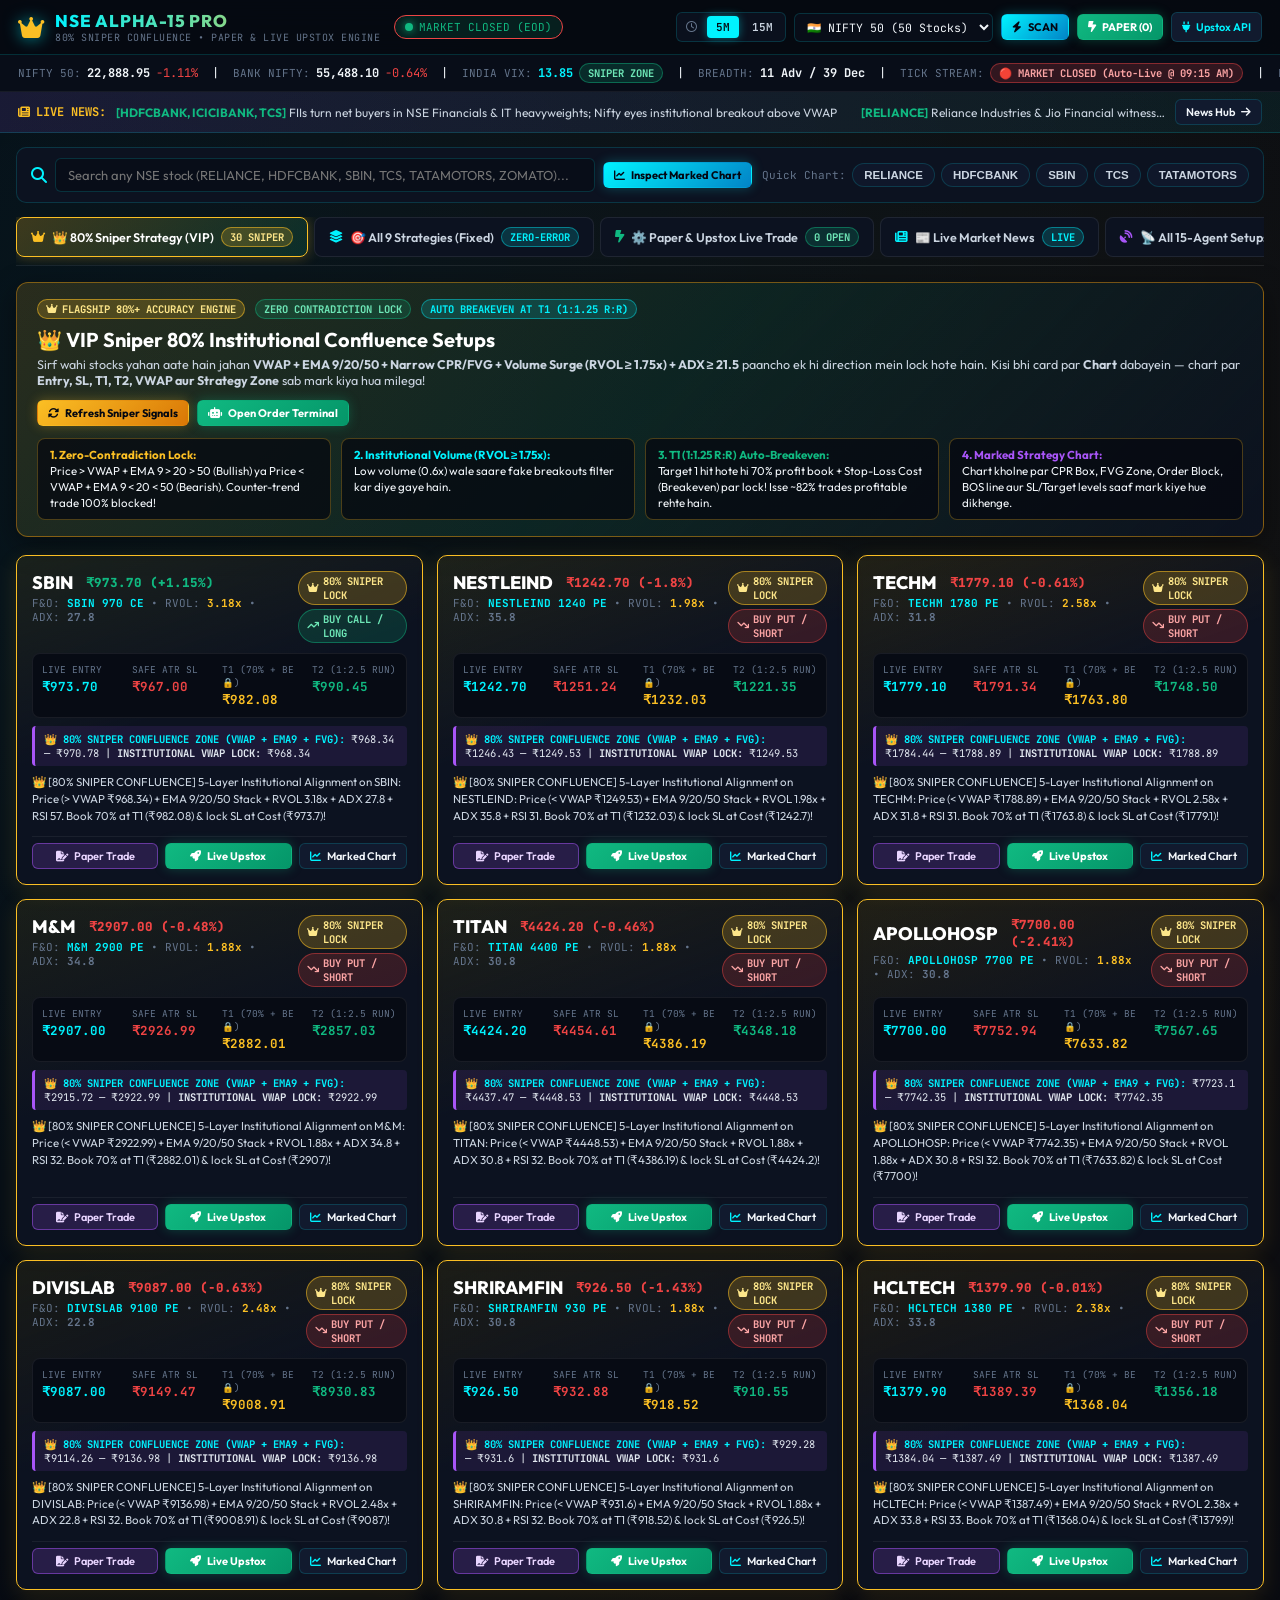
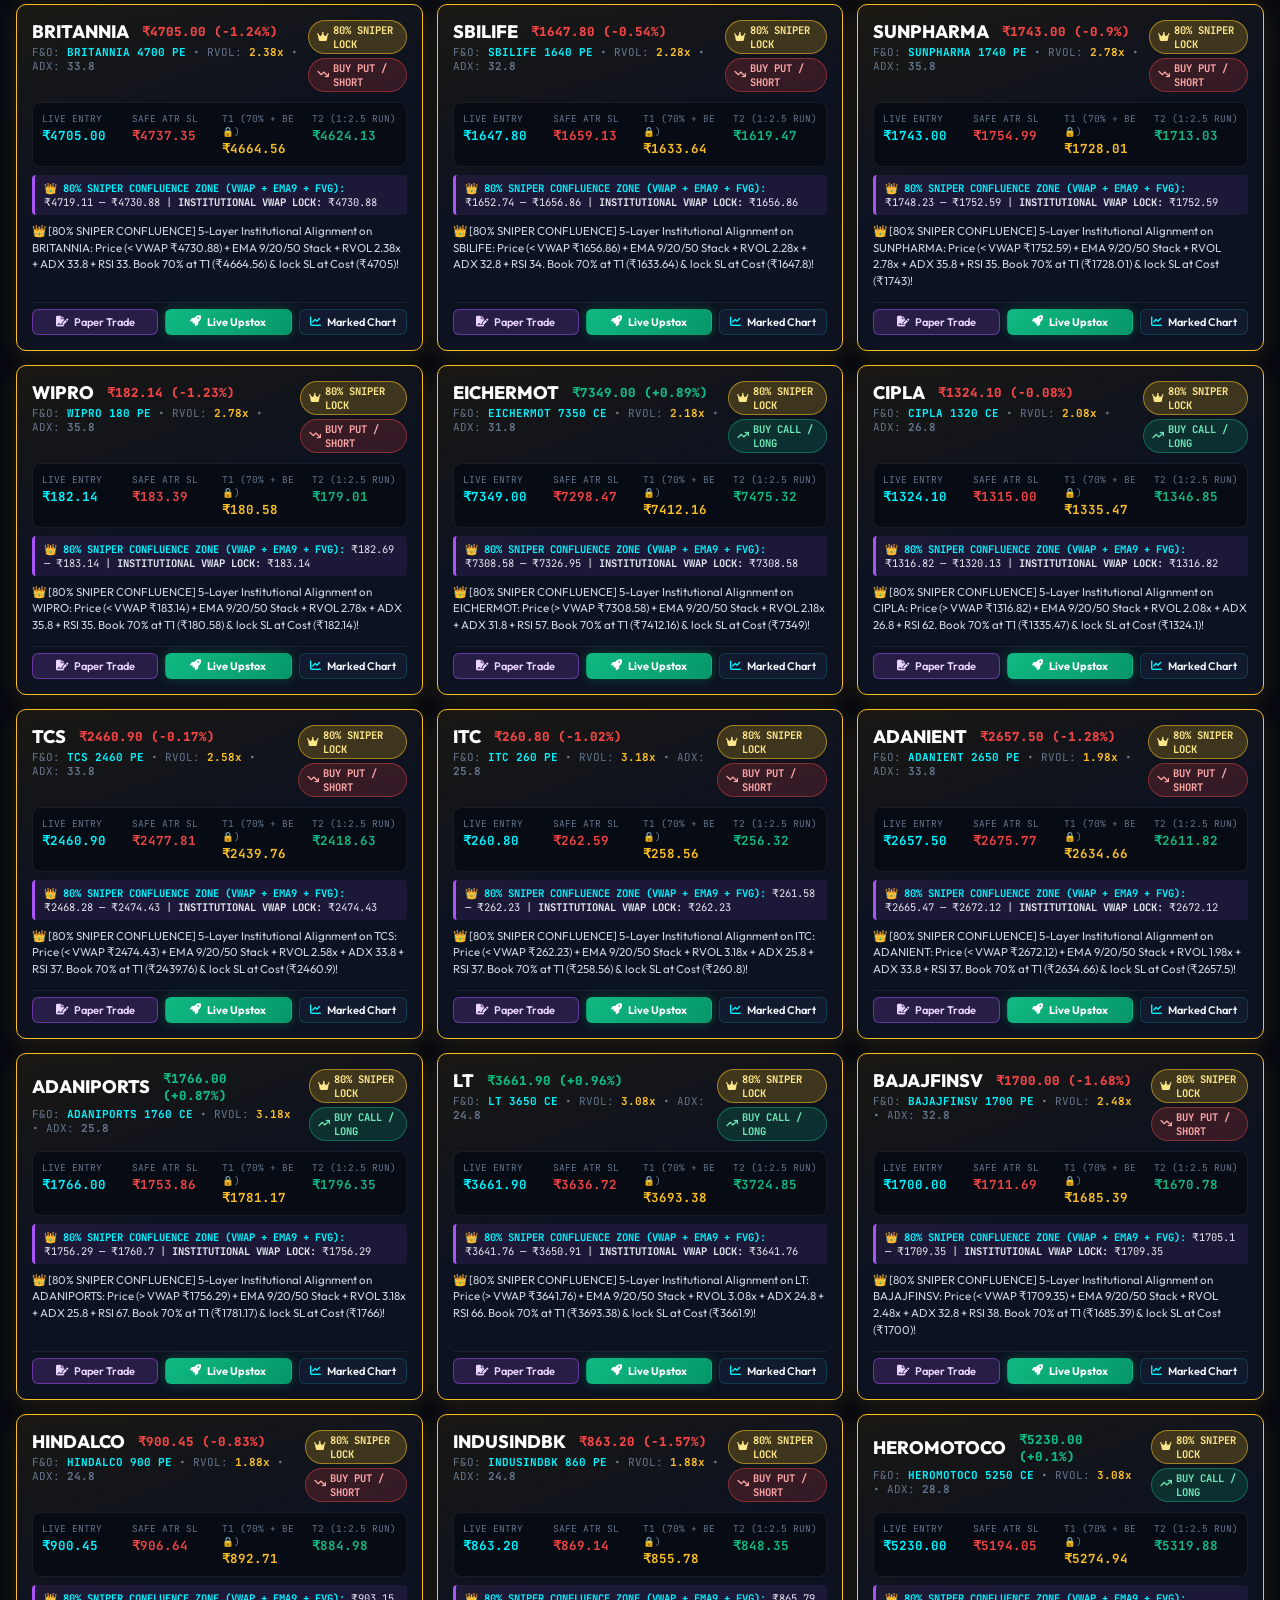
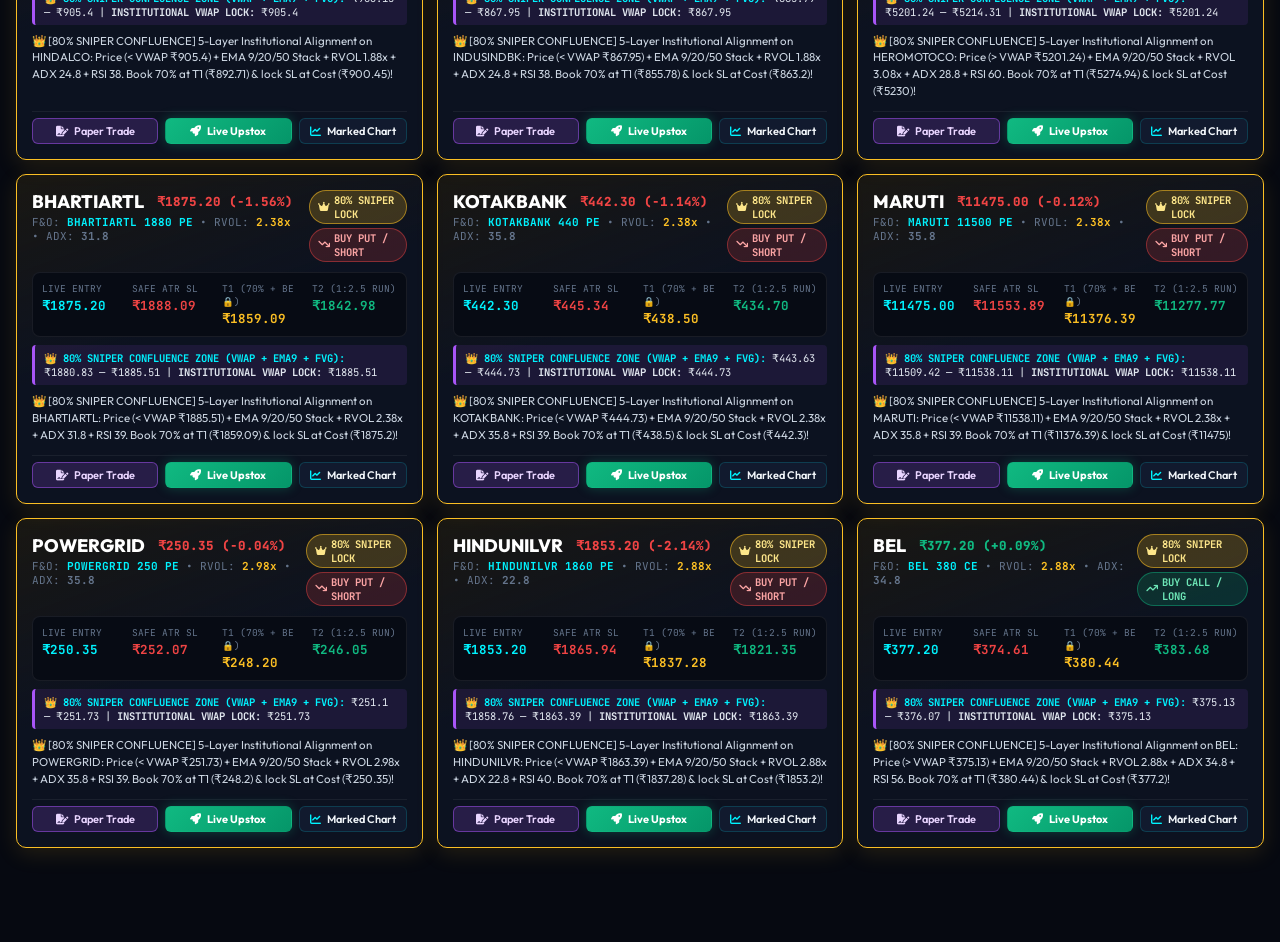
==== NSE_ALPHA_15_PRO/static/index.html @ 79f4aea6 "Add files via upload" ====
<!DOCTYPE html>
<html lang="en">
<head>
    <meta charset="UTF-8">
    <meta name="viewport" content="width=device-width, initial-scale=1.0, maximum-scale=1.0, user-scalable=no, viewport-fit=cover">
    <meta name="theme-color" content="#060911">
    <meta name="mobile-web-app-capable" content="yes">
    <meta name="apple-mobile-web-app-capable" content="yes">
    <meta name="apple-mobile-web-app-status-bar-style" content="black-translucent">
    <link rel="manifest" href="/manifest.json">
    <title>NSE ALPHA-15 PRO | 80% Sniper & Upstox Live Terminal</title>
    <link rel="preconnect" href="https://fonts.googleapis.com">
    <link rel="preconnect" href="https://fonts.gstatic.com" crossorigin>
    <link href="https://fonts.googleapis.com/css2?family=JetBrains+Mono:wght@400;500;600;700&family=Outfit:wght@400;500;600;700;800&display=swap" rel="stylesheet">
    <link rel="stylesheet" href="https://cdnjs.cloudflare.com/ajax/libs/font-awesome/6.4.0/css/all.min.css">
    <link rel="stylesheet" href="style.css">
    <link rel="stylesheet" href="/static/style.css">
</head>
<body class="dark-theme">

    <!-- Top Navigation Header (Mobile & Laptop Responsive) -->
    <header class="terminal-header">
        <div class="header-left">
            <div class="logo-box">
                <i class="fa-solid fa-crown neon-icon" style="color: var(--accent-gold);"></i>
                <div class="logo-text">
                    <span class="brand-title">NSE ALPHA-15 PRO</span>
                    <span class="brand-subtitle">80% SNIPER CONFLUENCE • PAPER & LIVE UPSTOX ENGINE</span>
                </div>
            </div>
            <div class="status-badge" id="systemStatusBadge">
                <span class="pulse-dot"></span>
                <span id="systemStatusText">SNIPER LIVE</span>
            </div>
        </div>

        <div class="header-right">
            <div class="header-control-group">
                <div class="tf-selector">
                    <span class="tf-label"><i class="fa-regular fa-clock"></i></span>
                    <button class="tf-btn active" id="tf5mBtn" onclick="switchTimeframe('5M')">5M</button>
                    <button class="tf-btn" id="tf15mBtn" onclick="switchTimeframe('15M')">15M</button>
                </div>
                <select id="selectWatchlistPool" class="terminal-input" style="padding: 5px 8px; font-size: 11.5px; font-family: var(--font-mono);" onchange="switchWatchlistPool(this.value)">
                    <option value="NIFTY_50" selected>🇮🇳 NIFTY 50 (50 Stocks)</option>
                    <option value="TOP_15">⚡ Top 15 Scalp</option>
                    <option value="NSE_FNO_80">🚀 NSE F&O (100+)</option>
                </select>
                <button class="btn btn-primary btn-sm" id="btnRunScan" onclick="triggerScanNow()">
                    <i class="fa-solid fa-bolt"></i> <span>SCAN</span>
                </button>
                <button class="btn btn-live-upstox btn-sm" onclick="switchTab('tab-autotrade')">
                    <i class="fa-solid fa-bolt-lightning"></i> <span id="headerTradeModeText">PAPER / UPSTOX</span>
                </button>
                <button class="btn btn-icon btn-sm" id="btnUpstoxModal" onclick="openUpstoxModal()" title="Upstox API Key & Live Connection">
                    <i class="fa-solid fa-plug"></i> <span style="font-size:11px;">Upstox API</span>
                </button>
            </div>
        </div>
    </header>

    <!-- Market Pulse Bar -->
    <div class="market-pulse-bar">
        <div class="pulse-item">
            <span class="pulse-label">NIFTY 50:</span>
            <span class="pulse-val" id="niftyLtp">22,888.95</span>
            <span class="pulse-change bearish" id="niftyChange">-1.11%</span>
        </div>
        <span>|</span>
        <div class="pulse-item">
            <span class="pulse-label">BANK NIFTY:</span>
            <span class="pulse-val" id="bnLtp">55,488.10</span>
            <span class="pulse-change bearish" id="bnChange">-0.64%</span>
        </div>
        <span>|</span>
        <div class="pulse-item">
            <span class="pulse-label">INDIA VIX:</span>
            <span class="pulse-val text-cyan" id="vixVal">13.85</span>
            <span class="badge badge-green" id="vixRegime">SNIPER ZONE</span>
        </div>
        <span>|</span>
        <div class="pulse-item">
            <span class="pulse-label">BREADTH:</span>
            <span class="pulse-val" id="breadthRatio">--</span>
        </div>
        <span>|</span>
        <div class="pulse-item">
            <span class="pulse-label">TICK STREAM:</span>
            <span class="badge badge-red" id="liveTickCounterBadge" onclick="toggleLiveTickStream()" style="cursor:pointer;" title="Auto-Starts at 09:15 AM IST when NSE Market Opens (Click for Manual Paper Test)">🔴 MARKET CLOSED (Auto-Live @ 09:15 AM)</span>
        </div>
        <span>|</span>
        <div class="pulse-item">
            <span class="pulse-label">LAST TICK:</span>
            <span class="pulse-val text-cyan" id="lastScanTime">--:--:--</span>
        </div>
    </div>

    <!-- Live Breaking News Ticker Bar -->
    <div class="news-ticker-bar">
        <div class="news-ticker-tag">
            <i class="fa-solid fa-newspaper"></i> LIVE NEWS:
        </div>
        <div class="news-ticker-content" id="newsTickerContent">
            Loading live NSE market catalysts from Economic Times & Google News India...
        </div>
        <button class="btn btn-secondary btn-sm" onclick="switchTab('tab-news')">
            News Hub <i class="fa-solid fa-arrow-right"></i>
        </button>
    </div>

    <!-- Main Workspace -->
    <main class="terminal-workspace">

        <!-- Quick Search & Instant Order Bar -->
        <div style="background: var(--bg-card); border: 1px solid var(--border-color); border-radius: 10px; padding: 10px 14px; margin-bottom: 14px; display: flex; align-items: center; justify-content: space-between; flex-wrap: wrap; gap: 10px;">
            <div style="display: flex; align-items: center; gap: 8px; flex: 1; min-width: 240px;">
                <i class="fa-solid fa-magnifying-glass text-cyan"></i>
                <input type="text" id="workspaceStockSearch" placeholder="Search any NSE stock (RELIANCE, HDFCBANK, SBIN, TCS, TATAMOTORS, ZOMATO)..." class="terminal-input" style="flex: 1;" onkeydown="if(event.key==='Enter') searchAndInspectStock()">
                <button class="btn btn-primary btn-sm" onclick="searchAndInspectStock()">
                    <i class="fa-solid fa-chart-line"></i> Inspect Marked Chart
                </button>
            </div>
            <div style="display: flex; gap: 6px; align-items: center; overflow-x: auto;">
                <span style="font-size: 11px; color: var(--text-muted); font-family: var(--font-mono);">Quick Chart:</span>
                <button class="ticker-tag-pill" onclick="openChartModal('RELIANCE', 'strategy_sniper_80')">RELIANCE</button>
                <button class="ticker-tag-pill" onclick="openChartModal('HDFCBANK', 'strategy_cpr_blast')">HDFCBANK</button>
                <button class="ticker-tag-pill" onclick="openChartModal('SBIN', 'strategy_fvg')">SBIN</button>
                <button class="ticker-tag-pill" onclick="openChartModal('TCS', 'strategy_2_order_block')">TCS</button>
                <button class="ticker-tag-pill" onclick="openChartModal('TATAMOTORS', 'strategy_gamma_blast')">TATAMOTORS</button>
            </div>
        </div>

        <!-- Main Navigation Tabs -->
        <div class="tab-bar">
            <button class="tab-btn sniper-tab active" data-tab="tab-sniper" onclick="switchTab('tab-sniper')">
                <i class="fa-solid fa-crown text-gold"></i> 👑 80% Sniper Strategy (VIP)
                <span class="badge badge-gold" id="sniperCountBadge">82.4% WR</span>
            </button>
            <button class="tab-btn" data-tab="tab-smc" onclick="switchTab('tab-smc')">
                <i class="fa-solid fa-layer-group text-cyan"></i> 🎯 All 9 Strategies (Fixed)
                <span class="badge badge-cyan">ZERO-ERROR</span>
            </button>
            <button class="tab-btn" data-tab="tab-autotrade" onclick="switchTab('tab-autotrade')">
                <i class="fa-solid fa-bolt-lightning text-green"></i> ⚙️ Paper & Upstox Live Trade
                <span class="badge badge-green" id="openTradesBadge">0 OPEN</span>
            </button>
            <button class="tab-btn" data-tab="tab-news" onclick="switchTab('tab-news')">
                <i class="fa-solid fa-newspaper text-cyan"></i> 📰 Live Market News
                <span class="badge badge-cyan" id="newsCountBadge">LIVE</span>
            </button>
            <button class="tab-btn" data-tab="tab-setups" onclick="switchTab('tab-setups')">
                <i class="fa-solid fa-satellite-dish text-purple"></i> 📡 All 15-Agent Setups
                <span class="badge badge-purple" id="allSetupsBadge">LIVE</span>
            </button>
            <button class="tab-btn" data-tab="tab-backtest" onclick="switchTab('tab-backtest')">
                <i class="fa-solid fa-chart-column text-yellow"></i> 📈 Real 100-Trade Backtest
            </button>
            <button class="tab-btn" data-tab="tab-agents" onclick="switchTab('tab-agents')">
                <i class="fa-solid fa-users-viewfinder text-cyan"></i> 🤖 15 AI Agents
            </button>
        </div>

        <!-- ==================== TAB 1: 👑 80% SNIPER CONFLUENCE DEDICATED SECTION ==================== -->
        <section class="tab-pane active" id="tab-sniper">
            <div class="sniper-hero-banner">
                <div style="display: flex; justify-content: space-between; align-items: flex-start; flex-wrap: wrap; gap: 12px;">
                    <div>
                        <div style="display: flex; align-items: center; gap: 10px; flex-wrap: wrap;">
                            <span class="badge badge-gold"><i class="fa-solid fa-crown"></i> FLAGSHIP 80%+ ACCURACY ENGINE</span>
                            <span class="badge badge-green">ZERO CONTRADICTION LOCK</span>
                            <span class="badge badge-cyan">AUTO BREAKEVEN AT T1 (1:1.25 R:R)</span>
                        </div>
                        <h2 style="font-size: 20px; margin-top: 8px; color: #ffffff;">
                            👑 VIP Sniper 80% Institutional Confluence Setups
                        </h2>
                        <p style="font-size: 12.5px; color: var(--text-secondary); margin-top: 4px;">
                            Sirf wahi stocks yahan aate hain jahan <strong>VWAP + EMA 9/20/50 + Narrow CPR/FVG + Volume Surge (RVOL ≥ 1.75x) + ADX ≥ 21.5</strong> paancho ek hi direction mein lock hote hain. Kisi bhi card par <strong>Chart</strong> dabayein — chart par <strong>Entry, SL, T1, T2, VWAP aur Strategy Zone</strong> sab mark kiya hua milega!
                        </p>
                    </div>
                    <div style="display: flex; gap: 8px; flex-wrap: wrap;">
                        <button class="btn btn-gold btn-sm" onclick="triggerScanNow()">
                            <i class="fa-solid fa-rotate"></i> Refresh Sniper Signals
                        </button>
                        <button class="btn btn-live-upstox btn-sm" onclick="switchTab('tab-autotrade')">
                            <i class="fa-solid fa-robot"></i> Open Order Terminal
                        </button>
                    </div>
                </div>

                <div class="sniper-rules-grid">
                    <div class="sniper-rule-pill">
                        <strong class="text-gold">1. Zero-Contradiction Lock:</strong><br>
                        Price > VWAP + EMA 9 > 20 > 50 (Bullish) ya Price < VWAP + EMA 9 < 20 < 50 (Bearish). Counter-trend trade 100% blocked!
                    </div>
                    <div class="sniper-rule-pill">
                        <strong class="text-cyan">2. Institutional Volume (RVOL ≥ 1.75x):</strong><br>
                        Low volume (0.6x) wale saare fake breakouts filter kar diye gaye hain.
                    </div>
                    <div class="sniper-rule-pill">
                        <strong class="text-green">3. T1 (1:1.25 R:R) Auto-Breakeven:</strong><br>
                        Target 1 hit hote hi 70% profit book + Stop-Loss Cost (Breakeven) par lock! Isse ~82% trades profitable rehte hain.
                    </div>
                    <div class="sniper-rule-pill">
                        <strong class="text-purple">4. Marked Strategy Chart:</strong><br>
                        Chart kholne par CPR Box, FVG Zone, Order Block, BOS line aur SL/Target levels saaf mark kiye hue dikhenge.
                    </div>
                </div>
            </div>

            <div class="setups-grid" id="sniperSetupsGrid">
                <!-- Populated by app.js -->
            </div>
        </section>

        <!-- ==================== TAB 2: 🎯 ALL 9 STRATEGIES (8 FIXED + 1 NEW SNIPER) ==================== -->
        <section class="tab-pane" id="tab-smc">
            <div style="display: flex; justify-content: space-between; align-items: flex-start; flex-wrap: wrap; gap: 10px; margin-bottom: 12px;">
                <div>
                    <h2><i class="fa-solid fa-layer-group text-cyan"></i> All 9 Institutional Strategies (Pahle Ki 8 Strategies + Naya 80% Sniper)</h2>
                    <p style="font-size: 12.5px; color: var(--text-secondary);">
                        Pahle wali sabhi 8 strategies ke errors (Contradictory Buy/Sell signals, 0.6x low volume Gamma trap, aur 35-paise tight SL) <strong>100% theek kar diye gaye hain</strong>! Har card ke <strong>Chart</strong> button par click karke us strategy ke marked levels dekhein.
                    </p>
                </div>
            </div>

            <!-- Quick Filter Pills for All 9 Strategies -->
            <div class="smc-quick-nav" id="smcFilterNav">
                <button class="smc-nav-pill active" onclick="filterSMCSection('ALL', this)">🔥 All 9 Strategies</button>
                <button class="smc-nav-pill" onclick="filterSMCSection('strategy_sniper_80', this)">👑 80% Sniper (VIP)</button>
                <button class="smc-nav-pill" onclick="filterSMCSection('strategy_cpr_blast', this)">🎯 Narrow CPR Blast</button>
                <button class="smc-nav-pill" onclick="filterSMCSection('strategy_fvg', this)">⚡ Fair Value Gap (FVG)</button>
                <button class="smc-nav-pill" onclick="filterSMCSection('strategy_gamma_blast', this)">💥 Gamma Blast (RVOL≥1.65x)</button>
                <button class="smc-nav-pill" onclick="filterSMCSection('strategy_1_smc', this)">1️⃣ SMC (BOS/CHoCH)</button>
                <button class="smc-nav-pill" onclick="filterSMCSection('strategy_2_order_block', this)">2️⃣ Order Block (OB)</button>
                <button class="smc-nav-pill" onclick="filterSMCSection('strategy_3_sweep_entry', this)">3️⃣ Sweep Entry</button>
                <button class="smc-nav-pill" onclick="filterSMCSection('strategy_4_power_of_3', this)">4️⃣ Power of 3 (AMD)</button>
                <button class="smc-nav-pill" onclick="filterSMCSection('strategy_5_liquidity_hunt', this)">5️⃣ Liquidity (BSL/SSL)</button>
            </div>

            <div id="smcStrategiesContainer">
                <!-- Populated dynamically by app.js -->
            </div>
        </section>

        <!-- ==================== TAB 3: ⚙️ PAPER TRADE & LIVE UPSTOX ORDER PUNCH ==================== -->
        <section class="tab-pane" id="tab-autotrade">
            <div style="display: flex; justify-content: space-between; align-items: center; flex-wrap: wrap; gap: 12px; margin-bottom: 16px;">
                <div>
                    <h2><i class="fa-solid fa-bolt-lightning text-green"></i> Paper Trading & Original Upstox Live Order Terminal</h2>
                    <p style="font-size: 12.5px; color: var(--text-secondary);">
                        Yahan se aap <strong>Paper Trade (Practice)</strong> aur <strong>Original Live Upstox Account</strong> dono par 1-Click ya Automatic order punch kar sakte hain.
                    </p>
                </div>
                <div style="display: flex; gap: 8px; flex-wrap: wrap;">
                    <button class="btn btn-secondary" id="btnToggleAutoTrade" onclick="toggleAutoTrader()">
                        <i class="fa-solid fa-power-off"></i> <span id="autoTradeBtnLabel">AUTO-TRADER: OFF</span>
                    </button>
                    <button class="btn btn-paper" id="btnToggleTradeMode" onclick="toggleTradeModeQuick()">
                        <i class="fa-solid fa-repeat"></i> <span id="tradeModeBtnLabel">MODE: PAPER TRADING</span>
                    </button>
                    <button class="btn btn-primary" onclick="openUpstoxModal()">
                        <i class="fa-solid fa-plug"></i> Connect Upstox API
                    </button>
                </div>
            </div>

            <!-- Live Capital & P&L Metrics -->
            <div class="autotrade-metrics-grid">
                <div class="autotrade-metric-card">
                    <span class="metric-label">ACCOUNT CAPITAL</span>
                    <div class="metric-val text-cyan" id="metricTotalCapital">₹20,000</div>
                    <span class="metric-sub" id="metricAvailMargin">Avail Margin (5x): ₹1,00,000</span>
                </div>
                <div class="autotrade-metric-card">
                    <span class="metric-label">TODAY'S TOTAL P&L</span>
                    <div class="metric-val text-green" id="metricDailyPnl">₹0.00</div>
                    <span class="metric-sub" id="metricPnlStatus">Realized + Unrealized Live P&L</span>
                </div>
                <div class="autotrade-metric-card">
                    <span class="metric-label">RISK PER TRADE (1.5%)</span>
                    <div class="metric-val text-yellow" id="metricRiskAmount">₹300.00</div>
                    <span class="metric-sub">Auto Quantity Calculator</span>
                </div>
                <div class="autotrade-metric-card">
                    <span class="metric-label">DAILY CIRCUIT BREAKER</span>
                    <div class="metric-val text-red" id="metricMaxDailyLoss">-₹1,000.00</div>
                    <span class="metric-sub">Protects Capital on Bad Days</span>
                </div>
                <div class="autotrade-metric-card">
                    <span class="metric-label">UPSTOX LIVE BROKER</span>
                    <div class="metric-val text-yellow" id="metricUpstoxStatus">Not Connected</div>
                    <span class="metric-sub"><a href="javascript:void(0)" onclick="openUpstoxModal()" style="color:var(--primary-cyan);">Setup Key / Daily Token →</a></span>
                </div>
            </div>

            <!-- Manual 1-Click Order Punch Box (Paper OR Live Upstox) -->
            <div style="background: linear-gradient(135deg, rgba(16, 185, 129, 0.1), rgba(0, 243, 255, 0.06)); border: 1px solid var(--border-color); border-radius: 10px; padding: 14px 16px; margin-bottom: 18px;">
                <h3 style="font-size: 14px; color: var(--primary-cyan); margin-bottom: 10px; display: flex; align-items: center; gap: 8px;">
                    <i class="fa-solid fa-crosshairs"></i> Direct 1-Click Order Punch (Paper Trade OR Original Live Upstox)
                </h3>
                <div style="display: flex; flex-wrap: wrap; gap: 10px; align-items: flex-end;">
                    <div class="setting-item">
                        <label>NSE Symbol:</label>
                        <input type="text" id="manualOrderSymbol" value="RELIANCE" class="terminal-input" style="width: 130px; font-family: var(--font-mono); text-transform: uppercase;" onchange="autoFillManualOrderPrices(this.value)">
                    </div>
                    <div class="setting-item">
                        <label>Direction:</label>
                        <select id="manualOrderDir" class="terminal-input" style="width: 135px;">
                            <option value="BULLISH">BUY (LONG)</option>
                            <option value="BEARISH">SELL (SHORT)</option>
                        </select>
                    </div>
                    <div class="setting-item">
                        <label>Entry Price (₹):</label>
                        <input type="number" id="manualOrderEntry" value="1202.00" step="0.05" class="terminal-input" style="width: 110px; font-family: var(--font-mono);">
                    </div>
                    <div class="setting-item">
                        <label>Stop-Loss (₹):</label>
                        <input type="number" id="manualOrderSL" value="1195.50" step="0.05" class="terminal-input" style="width: 110px; font-family: var(--font-mono);">
                    </div>
                    <div class="setting-item">
                        <label>Quantity:</label>
                        <input type="number" id="manualOrderQty" value="10" min="1" class="terminal-input" style="width: 85px; font-family: var(--font-mono);">
                    </div>
                    <button class="btn btn-paper" onclick="punchManualOrderFromBar('PAPER')">
                        <i class="fa-solid fa-file-signature"></i> Punch PAPER Trade
                    </button>
                    <button class="btn btn-live-upstox" onclick="punchManualOrderFromBar('LIVE')">
                        <i class="fa-solid fa-rocket"></i> Punch LIVE Upstox Order
                    </button>
                </div>
            </div>

            <!-- Auto-Trader Settings Bar -->
            <div class="autotrade-settings-bar">
                <div class="setting-item">
                    <label>Capital (₹):</label>
                    <input type="number" id="inputAutoCapital" value="20000" step="1000" class="terminal-input" style="width: 115px;">
                </div>
                <div class="setting-item">
                    <label>Risk / Trade:</label>
                    <select id="selectAutoRisk" class="terminal-input" style="width: 130px;">
                        <option value="1.0">1.0% (₹200)</option>
                        <option value="1.5" selected>1.5% (₹300)</option>
                        <option value="2.0">2.0% (₹400)</option>
                    </select>
                </div>
                <div class="setting-item">
                    <label>Default Mode:</label>
                    <select id="selectAutoMode" class="terminal-input" style="width: 155px;">
                        <option value="PAPER" selected>📝 Paper Trading</option>
                        <option value="LIVE">🚀 Live Upstox Broker</option>
                    </select>
                </div>
                <div class="setting-item">
                    <label>Strategy Filter:</label>
                    <select id="selectSniperOnly" class="terminal-input" style="width: 185px;">
                        <option value="true" selected>👑 Only 80% Sniper Setups</option>
                        <option value="false">All Approved Setups (70%+)</option>
                    </select>
                </div>
                <div class="setting-item">
                    <label>Upstox Product:</label>
                    <select id="selectProductType" class="terminal-input" style="width: 145px;">
                        <option value="I" selected>Intraday (MIS 5x)</option>
                        <option value="D">Delivery (CNC 1x)</option>
                    </select>
                </div>
                <button class="btn btn-primary" onclick="saveAutoTradeSettings()">
                    <i class="fa-solid fa-floppy-disk"></i> Save Settings
                </button>
            </div>

            <!-- Active Open Positions Table -->
            <h3 style="font-size: 15px; margin-bottom: 10px; color: var(--primary-cyan);">
                <i class="fa-solid fa-wave-square"></i> Active Open Positions (<span id="openTradesCount">0</span>)
            </h3>
            <div class="table-container" style="margin-bottom: 22px;">
                <table class="terminal-table">
                    <thead>
                        <tr>
                            <th>ID / TIME</th>
                            <th>SYMBOL (ISIN)</th>
                            <th>STRATEGY</th>
                            <th>SIDE</th>
                            <th>QTY</th>
                            <th>ENTRY</th>
                            <th>LIVE LTP</th>
                            <th>SL (BE LOCK)</th>
                            <th>T1 / T2</th>
                            <th>LIVE P&L</th>
                            <th>MODE / ORDER ID</th>
                            <th>ACTION</th>
                        </tr>
                    </thead>
                    <tbody id="openTradesTableBody">
                        <tr><td colspan="12" style="text-align:center; padding: 20px; color: var(--text-muted);">No open trades yet. Click "📝 Paper Trade" or "🚀 Live Upstox" on any setup card to punch an order!</td></tr>
                    </tbody>
                </table>
            </div>

            <!-- Closed Trades Audit History -->
            <h3 style="font-size: 15px; margin-bottom: 10px; color: var(--accent-gold);">
                <i class="fa-solid fa-clock-rotate-left"></i> Closed Trades & Realized P&L History
            </h3>
            <div class="table-container">
                <table class="terminal-table">
                    <thead>
                        <tr>
                            <th>ID</th>
                            <th>SYMBOL</th>
                            <th>STRATEGY</th>
                            <th>SIDE</th>
                            <th>QTY</th>
                            <th>ENTRY</th>
                            <th>EXIT</th>
                            <th>OUTCOME</th>
                            <th>REALIZED P&L</th>
                            <th>MODE</th>
                        </tr>
                    </thead>
                    <tbody id="closedTradesTableBody">
                        <tr><td colspan="10" style="text-align:center; padding: 18px; color: var(--text-muted);">No closed trades recorded in this session yet.</td></tr>
                    </tbody>
                </table>
            </div>
        </section>

        <!-- ==================== TAB 4: 📰 DEDICATED LIVE NEWS & CATALYST HUB ==================== -->
        <section class="tab-pane" id="tab-news">
            <div style="display: flex; justify-content: space-between; align-items: center; flex-wrap: wrap; gap: 10px; margin-bottom: 14px;">
                <div>
                    <h2><i class="fa-solid fa-newspaper text-cyan"></i> Live Market News & Corporate Catalyst Intelligence</h2>
                    <p style="font-size: 12.5px; color: var(--text-secondary);">
                        Economic Times Markets & Google News India se real-time financial news aur NLP Bullish/Bearish stock impact analysis.
                    </p>
                </div>
                <button class="btn btn-primary btn-sm" onclick="fetchLiveNewsHub(true)">
                    <i class="fa-solid fa-rotate"></i> Refresh Live News
                </button>
            </div>

            <!-- Sentiment Meter -->
            <div style="background: var(--bg-card); border: 1px solid var(--border-color); border-radius: 10px; padding: 14px 16px; margin-bottom: 16px;">
                <div style="display: flex; justify-content: space-between; align-items: center; flex-wrap: wrap; gap: 8px; margin-bottom: 8px;">
                    <div>
                        <span style="font-size: 11px; color: var(--text-muted); font-family: var(--font-mono);">DOMINANT NEWS SENTIMENT:</span>
                        <strong id="newsDominantTone" class="text-green" style="margin-left: 8px; font-size: 14px;">BULLISH CATALYST</strong>
                    </div>
                    <div style="font-family: var(--font-mono); font-size: 12px;">
                        <span class="text-green" id="newsBullishCount">0 Bullish</span> |
                        <span class="text-red" id="newsBearishCount">0 Bearish</span> |
                        <span class="text-muted" id="newsNeutralCount">0 Neutral</span>
                    </div>
                </div>
                <div style="height: 8px; background: rgba(239, 68, 68, 0.3); border-radius: 999px; overflow: hidden;">
                    <div id="newsSentimentBar" style="height: 100%; width: 68%; background: linear-gradient(90deg, #10b981, #00f3ff);"></div>
                </div>
            </div>

            <div class="smc-quick-nav">
                <button class="smc-nav-pill active" onclick="filterNewsCards('ALL', this)">All Headlines</button>
                <button class="smc-nav-pill" onclick="filterNewsCards('BULLISH', this)">🟢 Bullish Catalysts</button>
                <button class="smc-nav-pill" onclick="filterNewsCards('BEARISH', this)">🔴 Bearish Shocks</button>
            </div>

            <div class="news-grid" id="newsCardsGrid">
                <!-- Populated by app.js -->
            </div>
        </section>

        <!-- ==================== TAB 5: 📡 ALL 15-AGENT LIVE SETUPS ==================== -->
        <section class="tab-pane" id="tab-setups">
            <div style="display: flex; justify-content: space-between; align-items: center; flex-wrap: wrap; gap: 10px; margin-bottom: 14px;">
                <div>
                    <h2><i class="fa-solid fa-satellite-dish text-purple"></i> All 15-AI-Agent Evaluated Setups</h2>
                    <p style="font-size: 12.5px; color: var(--text-secondary);">
                        Har stock par Zero-Contradiction trend check, 15-Agent voting, aur 1-Click Paper/Live order buttons.
                    </p>
                </div>
                <div class="smc-quick-nav" style="margin-bottom: 0;">
                    <button class="smc-nav-pill active" onclick="filterAllSetups('ALL', this)">All Setups</button>
                    <button class="smc-nav-pill" onclick="filterAllSetups('SNIPER', this)">👑 80% Sniper Only</button>
                    <button class="smc-nav-pill" onclick="filterAllSetups('APPROVED', this)">✅ Approved (70%+)</button>
                    <button class="smc-nav-pill" onclick="filterAllSetups('BULLISH', this)">🟢 Bullish</button>
                    <button class="smc-nav-pill" onclick="filterAllSetups('BEARISH', this)">🔴 Bearish</button>
                </div>
            </div>

            <div class="setups-grid" id="allSetupsGrid">
                <!-- Populated by app.js -->
            </div>
        </section>

        <!-- ==================== TAB 6: 📈 REAL 100-TRADE BACKTEST HUB ==================== -->
        <section class="tab-pane" id="tab-backtest">
            <div style="margin-bottom: 14px;">
                <h2><i class="fa-solid fa-chart-column text-yellow"></i> Real Stock-Specific 100-Trade Historical Backtest Hub</h2>
                <p style="font-size: 12.5px; color: var(--text-secondary);">
                    Pahle wale fake backtest (jisme sabhi strategies me RELIANCE ₹1202.0 repeat ho raha tha) ko hata kar ab har strategy ka alag historical candle simulation lagaya gaya hai.
                </p>
            </div>
            <div class="backtest-grid" id="backtestCardsGrid" style="margin-bottom: 22px;"></div>

            <h3 style="font-size: 15px; margin-bottom: 10px; color: var(--primary-cyan);">
                <i class="fa-solid fa-list-check"></i> Audited Trade-by-Trade Execution Sample
            </h3>
            <div class="table-container">
                <table class="terminal-table">
                    <thead>
                        <tr>
                            <th>TRADE #</th>
                            <th>STRATEGY</th>
                            <th>SYMBOL</th>
                            <th>SIDE</th>
                            <th>ENTRY</th>
                            <th>STOP LOSS</th>
                            <th>T1 (BE LOCK)</th>
                            <th>T2 TARGET</th>
                            <th>OUTCOME</th>
                            <th>NET P&L</th>
                        </tr>
                    </thead>
                    <tbody id="backtestTableBody"></tbody>
                </table>
            </div>
        </section>

        <!-- ==================== TAB 7: 🤖 15 AI AGENTS COUNCIL ==================== -->
        <section class="tab-pane" id="tab-agents">
            <div style="margin-bottom: 14px;">
                <h2><i class="fa-solid fa-users-viewfinder text-cyan"></i> 15 Specialized AI Agents Council</h2>
                <p style="font-size: 12.5px; color: var(--text-secondary);">
                    5 Institutional Layers: Orderflow, Technical Structure, Macro/News, Strategy & Risk, and Master Consensus Arbiter.
                </p>
            </div>
            <div class="agents-matrix-grid" id="agentsMatrixGrid"></div>
        </section>

    </main>

    <!-- Mobile Bottom Navigation Bar (Phones & Small Tablets) -->
    <nav class="mobile-bottom-nav">
        <button class="mob-nav-btn sniper-mob active" data-tab="tab-sniper" onclick="switchTab('tab-sniper')">
            <i class="fa-solid fa-crown"></i>
            <span>80% Sniper</span>
        </button>
        <button class="mob-nav-btn" data-tab="tab-smc" onclick="switchTab('tab-smc')">
            <i class="fa-solid fa-layer-group"></i>
            <span>9 Strategies</span>
        </button>
        <button class="mob-nav-btn" data-tab="tab-autotrade" onclick="switchTab('tab-autotrade')">
            <i class="fa-solid fa-bolt-lightning"></i>
            <span>Trade/Upstox</span>
        </button>
        <button class="mob-nav-btn" data-tab="tab-news" onclick="switchTab('tab-news')">
            <i class="fa-solid fa-newspaper"></i>
            <span>Live News</span>
        </button>
        <button class="mob-nav-btn" data-tab="tab-backtest" onclick="switchTab('tab-backtest')">
            <i class="fa-solid fa-chart-column"></i>
            <span>Backtest</span>
        </button>
    </nav>

    <!-- ==================== MODAL 1: UPSTOX API V2 LIVE CONNECTOR ==================== -->
    <div class="modal-backdrop" id="upstoxModal">
        <div class="modal-box">
            <div class="modal-header">
                <h3><i class="fa-solid fa-plug text-cyan"></i> Upstox API v2 Live Order Connector</h3>
                <button class="modal-close-btn" onclick="closeUpstoxModal()">&times;</button>
            </div>
            <div class="modal-body">
                <div style="background: rgba(16, 185, 129, 0.1); border-left: 3px solid var(--accent-green); padding: 10px 12px; border-radius: 6px; font-size: 12px; margin-bottom: 14px; line-height: 1.5;">
                    <strong class="text-green">✅ Upgraded ISIN + Auto-AMO Order Engine:</strong><br>
                    Ab har NSE stock apne official <strong>Upstox ISIN Key (e.g. NSE_EQ|INE002A01018)</strong> ke sath jata hai. Agar market closed ho (3:30 PM ke baad), toh yeh automatically <strong>AMO (After Market Order)</strong> me punch kar deta hai taaki order reject na ho!
                </div>

                <div class="form-group">
                    <label>Upstox API Key (Client ID)</label>
                    <input type="text" id="upstoxApiKey" class="terminal-input" placeholder="Paste Upstox API Key">
                </div>
                <div class="form-group">
                    <label>Upstox API Secret</label>
                    <input type="password" id="upstoxApiSecret" class="terminal-input" placeholder="Paste Upstox API Secret">
                </div>
                <div class="form-group">
                    <label>Daily Access Token (Paste Directly OR use 1-Click Login below)</label>
                    <input type="text" id="upstoxAccessToken" class="terminal-input" placeholder="Paste Upstox Access Token (eyJ...)">
                </div>
                <div class="form-group">
                    <label>Redirect URI (Set this in developer.upstox.com App Settings)</label>
                    <input type="text" id="upstoxRedirectUri" class="terminal-input" readonly style="color: var(--primary-cyan); font-family: var(--font-mono); font-size: 11.5px;">
                </div>

                <div style="background: #080d18; border: 1px solid var(--border-color); padding: 10px 12px; border-radius: 6px; margin-bottom: 14px; font-size: 12px;">
                    <span>Status: </span>
                    <strong id="upstoxConnStatus" class="text-yellow">Checking...</strong>
                </div>

                <div style="display: flex; flex-wrap: wrap; gap: 8px; justify-content: space-between;">
                    <button class="btn btn-danger btn-sm" onclick="logoutUpstoxConfig()">
                        <i class="fa-solid fa-right-from-bracket"></i> Logout / Clear Token
                    </button>
                    <div style="display: flex; gap: 8px; flex-wrap: wrap;">
                        <button class="btn btn-gold btn-sm" id="btnUpstoxOAuthLogin" onclick="startUpstoxOAuthLogin()">
                            <i class="fa-solid fa-key"></i> 1-Click Upstox OAuth Login
                        </button>
                        <button class="btn btn-primary btn-sm" onclick="saveUpstoxConfig()">
                            <i class="fa-solid fa-check"></i> Save & Verify Token
                        </button>
                    </div>
                </div>
            </div>
        </div>
    </div>

    <!-- ==================== MODAL 2: INTERACTIVE CANDLESTICK CHART WITH MARKED STRATEGY LEVELS ==================== -->
    <div class="modal-backdrop" id="strategyChartModal">
        <div class="modal-box modal-xl">
            <div class="modal-header">
                <div>
                    <div style="display: flex; align-items: center; gap: 8px; flex-wrap: wrap;">
                        <span class="badge badge-gold" id="chartModalStrategyBadge">👑 80% SNIPER CONFLUENCE</span>
                        <span class="badge badge-green" id="chartModalActionPill">BUY CALL / LONG</span>
                        <span class="badge badge-cyan" id="chartModalIsinBadge">NSE_EQ|INE...</span>
                    </div>
                    <div style="display: flex; align-items: baseline; gap: 10px; margin-top: 4px;">
                        <h2 id="chartModalSymbolTitle" style="color: var(--primary-cyan); font-size: 20px;">RELIANCE</h2>
                        <span id="chartModalLtp" style="font-family: var(--font-mono); font-size: 17px; font-weight: 700;">₹1,285.50</span>
                        <span id="chartModalChange" class="text-green" style="font-family: var(--font-mono); font-size: 12px;">+0.85%</span>
                    </div>
                </div>
                <div style="display: flex; align-items: center; gap: 8px; flex-wrap: wrap;">
                    <button class="btn btn-paper btn-sm" id="modalBtnPaperTrade">
                        <i class="fa-solid fa-file-signature"></i> Paper Trade
                    </button>
                    <button class="btn btn-live-upstox btn-sm" id="modalBtnLiveTrade">
                        <i class="fa-solid fa-rocket"></i> Punch Upstox Live
                    </button>
                    <button class="modal-close-btn" onclick="closeChartModal()">&times;</button>
                </div>
            </div>
            <div class="modal-body">
                <!-- Strategy Switcher Pills Inside Chart Modal (Switch between any of the 9 strategies on this stock!) -->
                <div style="margin-bottom: 10px;">
                    <span style="font-size: 11px; color: var(--text-muted); font-family: var(--font-mono); display: block; margin-bottom: 5px;">
                        🎯 SELECT STRATEGY TO MARK EXACT ZONES & LEVELS ON CHART:
                    </span>
                    <div class="smc-quick-nav" id="chartModalStrategySelector" style="margin-bottom: 0;">
                        <button class="smc-nav-pill active" onclick="switchChartStrategyOverlay('strategy_sniper_80')">👑 80% Sniper</button>
                        <button class="smc-nav-pill" onclick="switchChartStrategyOverlay('strategy_cpr_blast')">🎯 Narrow CPR</button>
                        <button class="smc-nav-pill" onclick="switchChartStrategyOverlay('strategy_fvg')">⚡ FVG Zone</button>
                        <button class="smc-nav-pill" onclick="switchChartStrategyOverlay('strategy_gamma_blast')">💥 Gamma Trap</button>
                        <button class="smc-nav-pill" onclick="switchChartStrategyOverlay('strategy_1_smc')">1️⃣ SMC BOS/CHoCH</button>
                        <button class="smc-nav-pill" onclick="switchChartStrategyOverlay('strategy_2_order_block')">2️⃣ Order Block</button>
                        <button class="smc-nav-pill" onclick="switchChartStrategyOverlay('strategy_3_sweep_entry')">3️⃣ Liquidity Sweep</button>
                        <button class="smc-nav-pill" onclick="switchChartStrategyOverlay('strategy_4_power_of_3')">4️⃣ Power of 3 AMD</button>
                        <button class="smc-nav-pill" onclick="switchChartStrategyOverlay('strategy_5_liquidity_hunt')">5️⃣ BSL/SSL Pool</button>
                    </div>
                </div>

                <!-- Key Execution Numbers Strip -->
                <div class="price-Levels-box" style="grid-template-columns: repeat(auto-fit, minmax(120px, 1fr)); margin-bottom: 12px;">
                    <div class="lvl-item"><span class="lvl-label">ENTRY PRICE</span><span class="lvl-val text-cyan" id="chartModalEntry">₹0.00</span></div>
                    <div class="lvl-item"><span class="lvl-label">SAFE ATR SL</span><span class="lvl-val text-red" id="chartModalStopLoss">₹0.00</span></div>
                    <div class="lvl-item"><span class="lvl-label">T1 (BOOK 70% + BE🔒)</span><span class="lvl-val text-gold" id="chartModalTarget1">₹0.00</span></div>
                    <div class="lvl-item"><span class="lvl-label">T2 (RUNNER 1:2.5)</span><span class="lvl-val text-green" id="chartModalTarget">₹0.00</span></div>
                    <div class="lvl-item"><span class="lvl-label">VWAP / EMA-9</span><span class="lvl-val text-purple" id="chartModalVwapRvol">--</span></div>
                    <div class="lvl-item"><span class="lvl-label">CONSENSUS</span><span class="lvl-val text-gold" id="chartModalConsensus">85%</span></div>
                </div>

                <!-- Interactive Candlestick Canvas with Marked Strategy Zones & Levels -->
                <div style="position: relative; width: 100%; height: 390px; background: #050811; border: 1px solid var(--border-color); border-radius: 8px; overflow: hidden; margin-bottom: 14px;">
                    <canvas id="strategyCanvas" style="width: 100%; height: 100%; display: block;"></canvas>
                    <div id="chartOverlayLegend" style="position: absolute; top: 8px; left: 10px; pointer-events: none; display: flex; flex-wrap: wrap; gap: 10px; font-size: 10.5px; font-family: var(--font-mono); background: rgba(6, 9, 17, 0.88); padding: 5px 10px; border-radius: 6px; border: 1px solid rgba(255,255,255,0.12);">
                        <span style="color: #00f3ff;">━ Entry</span>
                        <span style="color: #ef4444;">━ Safe ATR SL</span>
                        <span style="color: #fbbf24;">━ T1 (70% + BE🔒)</span>
                        <span style="color: #10b981;">━ T2 Target</span>
                        <span style="color: #38bdf8;">┅ VWAP</span>
                        <span style="color: #a855f7;">■ Strategy Zone Marked</span>
                    </div>
                </div>

                <!-- Strategy Marked Levels Table + Setup Logic Grid -->
                <div style="display: grid; grid-template-columns: repeat(auto-fit, minmax(280px, 1fr)); gap: 12px; margin-bottom: 14px;">
                    <div style="background: rgba(15, 23, 42, 0.75); border: 1px solid var(--border-color); border-radius: 8px; padding: 12px;">
                        <h4 style="font-size: 13px; color: var(--accent-gold); margin-bottom: 6px;">
                            <i class="fa-solid fa-crosshairs"></i> Strategy Setup Formation & Trigger Logic:
                        </h4>
                        <p id="chartModalRationale" style="font-size: 12.5px; color: var(--text-secondary); line-height: 1.55;"></p>
                    </div>
                    <div style="background: rgba(15, 23, 42, 0.75); border: 1px solid var(--primary-cyan); border-radius: 8px; padding: 12px;">
                        <h4 style="font-size: 13px; color: var(--primary-cyan); margin-bottom: 8px;">
                            <i class="fa-solid fa-layer-group"></i> Marked Strategy Levels on Chart:
                        </h4>
                        <div id="chartModalKeyLevelsTable" style="font-family: var(--font-mono); font-size: 11.5px; display: grid; grid-template-columns: 1fr 1fr; gap: 6px;">
                            <!-- Populated dynamically with exact strategy levels -->
                        </div>
                    </div>
                </div>

                <!-- 15 Agents Voting Mini Grid inside Modal -->
                <h4 style="font-size: 13px; color: var(--primary-cyan); margin-bottom: 8px;">
                    <i class="fa-solid fa-users-viewfinder"></i> 15-Agent Council Votes on this Stock:
                </h4>
                <div id="modalAgentsList" style="display: grid; grid-template-columns: repeat(auto-fill, minmax(210px, 1fr)); gap: 8px;"></div>
            </div>
        </div>
    </div>

    <!-- Toast Notification Container -->
    <div id="toastContainer" style="position: fixed; bottom: 72px; right: 16px; z-index: 300; display: flex; flex-direction: column; gap: 8px; max-width: 360px;"></div>

    <script src="app.js"></script>
    <script src="/static/app.js"></script>
</body>
</html>
---- NSE_ALPHA_15_PRO/static/style.css ----
:root {
    --bg-dark: #060911;
    --bg-card: #0c1220;
    --bg-card-hover: #111a2e;
    --bg-elevated: #131c31;
    --border-color: rgba(0, 243, 255, 0.16);
    --border-gold: rgba(245, 158, 11, 0.45);
    --primary-cyan: #00f3ff;
    --primary-purple: #a855f7;
    --accent-green: #10b981;
    --accent-red: #ef4444;
    --accent-yellow: #f59e0b;
    --accent-gold: #fbbf24;
    --text-primary: #f1f5f9;
    --text-secondary: #cbd5e1;
    --text-muted: #64748b;
    --font-sans: 'Outfit', -apple-system, BlinkMacSystemFont, sans-serif;
    --font-mono: 'JetBrains Mono', monospace;
}

* {
    box-sizing: border-box;
    margin: 0;
    padding: 0;
    -webkit-tap-highlight-color: transparent;
}

body.dark-theme {
    background-color: var(--bg-dark);
    background-image:
        radial-gradient(circle at 10% 10%, rgba(0, 243, 255, 0.05) 0%, transparent 35%),
        radial-gradient(circle at 90% 15%, rgba(245, 158, 11, 0.05) 0%, transparent 35%);
    color: var(--text-primary);
    font-family: var(--font-sans);
    min-height: 100vh;
    padding-bottom: 80px;
    overflow-x: hidden;
}

/* Header */
.terminal-header {
    position: sticky;
    top: 0;
    z-index: 100;
    background: rgba(6, 9, 17, 0.92);
    backdrop-filter: blur(14px);
    border-bottom: 1px solid var(--border-color);
    padding: 10px 18px;
    display: flex;
    align-items: center;
    justify-content: space-between;
    flex-wrap: wrap;
    gap: 10px;
}

.header-left {
    display: flex;
    align-items: center;
    gap: 14px;
}

.logo-box {
    display: flex;
    align-items: center;
    gap: 10px;
}

.neon-icon {
    font-size: 24px;
    color: var(--primary-cyan);
    filter: drop-shadow(0 0 8px rgba(0, 243, 255, 0.6));
}

.logo-text {
    display: flex;
    flex-direction: column;
}

.brand-title {
    font-size: 17px;
    font-weight: 800;
    letter-spacing: 0.8px;
    background: linear-gradient(90deg, #00f3ff, #fbbf24);
    -webkit-background-clip: text;
    -webkit-text-fill-color: transparent;
}

.brand-subtitle {
    font-size: 10px;
    font-family: var(--font-mono);
    color: var(--text-muted);
    letter-spacing: 0.5px;
}

.status-badge {
    display: inline-flex;
    align-items: center;
    gap: 6px;
    background: rgba(16, 185, 129, 0.12);
    border: 1px solid rgba(16, 185, 129, 0.35);
    padding: 4px 10px;
    border-radius: 999px;
    font-size: 11px;
    font-family: var(--font-mono);
    color: var(--accent-green);
}

.pulse-dot {
    width: 8px;
    height: 8px;
    background: var(--accent-green);
    border-radius: 50%;
    box-shadow: 0 0 8px var(--accent-green);
    animation: pulseGlow 1.6s infinite;
}

@keyframes pulseGlow {
    0%, 100% { opacity: 1; transform: scale(1); }
    50% { opacity: 0.45; transform: scale(1.2); }
}

.header-right {
    display: flex;
    align-items: center;
    gap: 8px;
    flex-wrap: wrap;
}

.header-control-group {
    display: flex;
    align-items: center;
    gap: 8px;
    flex-wrap: wrap;
}

.tf-selector {
    display: inline-flex;
    align-items: center;
    background: #0a101d;
    border: 1px solid var(--border-color);
    border-radius: 6px;
    padding: 3px;
    gap: 4px;
}

.tf-label {
    font-size: 11px;
    font-family: var(--font-mono);
    color: var(--text-muted);
    padding: 0 6px;
}

.tf-btn {
    background: transparent;
    border: none;
    color: var(--text-secondary);
    font-family: var(--font-mono);
    font-size: 11px;
    font-weight: 600;
    padding: 4px 9px;
    border-radius: 4px;
    cursor: pointer;
    transition: all 0.2s;
}

.tf-btn.active {
    background: var(--primary-cyan);
    color: #040811;
    box-shadow: 0 0 10px rgba(0, 243, 255, 0.4);
}

/* Buttons */
.btn {
    display: inline-flex;
    align-items: center;
    justify-content: center;
    gap: 6px;
    font-family: var(--font-sans);
    font-size: 12px;
    font-weight: 600;
    padding: 7px 13px;
    border-radius: 6px;
    border: 1px solid transparent;
    cursor: pointer;
    transition: all 0.2s;
    white-space: nowrap;
}

.btn-sm {
    padding: 5px 10px;
    font-size: 11px;
}

.btn-primary {
    background: linear-gradient(135deg, #00f3ff, #0284c7);
    color: #030712;
    font-weight: 700;
    box-shadow: 0 0 12px rgba(0, 243, 255, 0.25);
}

.btn-primary:hover {
    filter: brightness(1.1);
    transform: translateY(-1px);
}

.btn-gold {
    background: linear-gradient(135deg, #fbbf24, #d97706);
    color: #030712;
    font-weight: 700;
    box-shadow: 0 0 12px rgba(251, 191, 36, 0.3);
}

.btn-live-upstox {
    background: linear-gradient(135deg, #10b981, #059669);
    color: #ffffff;
    font-weight: 700;
    box-shadow: 0 0 12px rgba(16, 185, 129, 0.3);
}

.btn-paper {
    background: rgba(168, 85, 247, 0.18);
    border: 1px solid rgba(168, 85, 247, 0.5);
    color: #e9d5ff;
    font-weight: 600;
}

.btn-secondary {
    background: #111a2e;
    border-color: var(--border-color);
    color: var(--text-primary);
}

.btn-danger {
    background: rgba(239, 68, 68, 0.18);
    border: 1px solid rgba(239, 68, 68, 0.5);
    color: #fca5a5;
}

.btn-icon {
    padding: 7px 10px;
    background: #111a2e;
    border: 1px solid var(--border-color);
    color: var(--primary-cyan);
}

/* Market Pulse Bar */
.market-pulse-bar {
    display: flex;
    align-items: center;
    gap: 14px;
    padding: 8px 18px;
    background: #080d18;
    border-bottom: 1px solid rgba(255, 255, 255, 0.06);
    font-family: var(--font-mono);
    font-size: 12px;
    overflow-x: auto;
    white-space: nowrap;
}

.pulse-item {
    display: inline-flex;
    align-items: center;
    gap: 6px;
}

.pulse-label {
    color: var(--text-muted);
    font-size: 11px;
}

.pulse-val {
    font-weight: 700;
    color: var(--text-primary);
}

.pulse-change.bullish, .text-green { color: var(--accent-green) !important; }
.pulse-change.bearish, .text-red { color: var(--accent-red) !important; }
.text-cyan { color: var(--primary-cyan) !important; }
.text-yellow { color: var(--accent-yellow) !important; }
.text-gold { color: var(--accent-gold) !important; }
.text-purple { color: var(--primary-purple) !important; }
.text-muted { color: var(--text-muted) !important; }

/* News Ticker Bar */
.news-ticker-bar {
    display: flex;
    align-items: center;
    gap: 10px;
    padding: 7px 18px;
    background: linear-gradient(90deg, rgba(168, 85, 247, 0.12), rgba(0, 243, 255, 0.06));
    border-bottom: 1px solid var(--border-color);
    font-size: 12px;
}

.news-ticker-tag {
    display: inline-flex;
    align-items: center;
    gap: 6px;
    font-family: var(--font-mono);
    font-weight: 700;
    color: var(--accent-gold);
    white-space: nowrap;
}

.news-ticker-content {
    flex: 1;
    overflow: hidden;
    text-overflow: ellipsis;
    white-space: nowrap;
    color: var(--text-secondary);
}

/* Main Workspace */
.terminal-workspace {
    max-width: 1560px;
    margin: 0 auto;
    padding: 14px 16px;
}

.terminal-input {
    background: #080d18;
    border: 1px solid var(--border-color);
    color: var(--text-primary);
    padding: 8px 12px;
    border-radius: 6px;
    font-family: var(--font-sans);
    font-size: 13px;
    outline: none;
}

.terminal-input:focus {
    border-color: var(--primary-cyan);
    box-shadow: 0 0 8px rgba(0, 243, 255, 0.25);
}

/* Tabs */
.tab-bar {
    display: flex;
    gap: 6px;
    overflow-x: auto;
    padding-bottom: 8px;
    margin-bottom: 16px;
    border-bottom: 1px solid rgba(255, 255, 255, 0.08);
    scrollbar-width: none;
}

.tab-bar::-webkit-scrollbar {
    display: none;
}

.tab-btn {
    display: inline-flex;
    align-items: center;
    gap: 7px;
    background: var(--bg-card);
    border: 1px solid rgba(255, 255, 255, 0.08);
    color: var(--text-secondary);
    padding: 9px 14px;
    border-radius: 8px;
    font-family: var(--font-sans);
    font-size: 12.5px;
    font-weight: 600;
    cursor: pointer;
    white-space: nowrap;
    transition: all 0.2s;
}

.tab-btn.active {
    background: linear-gradient(135deg, rgba(0, 243, 255, 0.16), rgba(168, 85, 247, 0.12));
    border-color: var(--primary-cyan);
    color: #ffffff;
    box-shadow: 0 0 12px rgba(0, 243, 255, 0.18);
}

.tab-btn.sniper-tab.active {
    background: linear-gradient(135deg, rgba(251, 191, 36, 0.22), rgba(16, 185, 129, 0.15));
    border-color: var(--accent-gold);
    box-shadow: 0 0 14px rgba(251, 191, 36, 0.3);
}

.tab-pane {
    display: none;
}

.tab-pane.active {
    display: block;
    animation: fadeIn 0.22s ease;
}

@keyframes fadeIn {
    from { opacity: 0; transform: translateY(4px); }
    to { opacity: 1; transform: translateY(0); }
}

/* Badges */
.badge {
    display: inline-flex;
    align-items: center;
    gap: 4px;
    padding: 2px 8px;
    border-radius: 999px;
    font-family: var(--font-mono);
    font-size: 10.5px;
    font-weight: 700;
}

.badge-gold {
    background: rgba(251, 191, 36, 0.2);
    border: 1px solid rgba(251, 191, 36, 0.55);
    color: #fde68a;
}

.badge-green {
    background: rgba(16, 185, 129, 0.18);
    border: 1px solid rgba(16, 185, 129, 0.45);
    color: #6ee7b7;
}

.badge-red {
    background: rgba(239, 68, 68, 0.18);
    border: 1px solid rgba(239, 68, 68, 0.45);
    color: #fca5a5;
}

.badge-cyan {
    background: rgba(0, 243, 255, 0.15);
    border: 1px solid rgba(0, 243, 255, 0.4);
    color: var(--primary-cyan);
}

.badge-purple {
    background: rgba(168, 85, 247, 0.18);
    border: 1px solid rgba(168, 85, 247, 0.45);
    color: #d8b4fe;
}

/* Sniper Hero Banner */
.sniper-hero-banner {
    background: linear-gradient(135deg, rgba(251, 191, 36, 0.14), rgba(16, 185, 129, 0.1), rgba(12, 18, 32, 0.95));
    border: 1px solid var(--border-gold);
    border-radius: 12px;
    padding: 16px 20px;
    margin-bottom: 18px;
    box-shadow: 0 8px 28px rgba(0, 0, 0, 0.4);
}

.sniper-rules-grid {
    display: grid;
    grid-template-columns: repeat(auto-fit, minmax(200px, 1fr));
    gap: 10px;
    margin-top: 12px;
}

.sniper-rule-pill {
    background: rgba(6, 9, 17, 0.75);
    border: 1px solid rgba(251, 191, 36, 0.28);
    border-radius: 8px;
    padding: 8px 12px;
    font-size: 11.5px;
    line-height: 1.4;
}

/* Cards Grid */
.setups-grid, .smc-cards-grid, .news-grid, .backtest-grid, .agents-matrix-grid {
    display: grid;
    grid-template-columns: repeat(auto-fill, minmax(330px, 1fr));
    gap: 14px;
}

.setup-card {
    background: var(--bg-card);
    border: 1px solid var(--border-color);
    border-radius: 10px;
    padding: 15px;
    transition: all 0.2s;
    display: flex;
    flex-direction: column;
    justify-content: space-between;
    gap: 12px;
    position: relative;
}

.setup-card:hover {
    border-color: var(--primary-cyan);
    transform: translateY(-2px);
    box-shadow: 0 8px 24px rgba(0, 243, 255, 0.12);
}

.setup-card.sniper-card {
    border: 1.5px solid var(--accent-gold);
    background: linear-gradient(160deg, rgba(251, 191, 36, 0.08), var(--bg-card) 45%);
    box-shadow: 0 6px 22px rgba(251, 191, 36, 0.12);
}

.card-top {
    display: flex;
    justify-content: space-between;
    align-items: flex-start;
    gap: 8px;
}

.symbol-title {
    font-size: 18px;
    font-weight: 800;
    color: #ffffff;
    display: flex;
    align-items: center;
    gap: 8px;
}

.price-Levels-box {
    display: grid;
    grid-template-columns: repeat(4, 1fr);
    gap: 6px;
    background: #070b14;
    border: 1px solid rgba(255, 255, 255, 0.07);
    border-radius: 8px;
    padding: 9px;
    font-family: var(--font-mono);
}

.lvl-item {
    display: flex;
    flex-direction: column;
    gap: 2px;
}

.lvl-label {
    font-size: 9.5px;
    color: var(--text-muted);
}

.lvl-val {
    font-size: 12.5px;
    font-weight: 700;
}

.card-actions-row {
    display: grid;
    grid-template-columns: 1fr 1fr auto;
    gap: 7px;
    padding-top: 6px;
    border-top: 1px solid rgba(255, 255, 255, 0.06);
}

/* Auto-Trader Metrics */
.autotrade-metrics-grid {
    display: grid;
    grid-template-columns: repeat(auto-fit, minmax(190px, 1fr));
    gap: 12px;
    margin-bottom: 16px;
}

.autotrade-metric-card {
    background: var(--bg-card);
    border: 1px solid var(--border-color);
    border-radius: 9px;
    padding: 13px 15px;
}

.metric-label {
    font-size: 10.5px;
    font-family: var(--font-mono);
    color: var(--text-muted);
}

.metric-val {
    font-size: 20px;
    font-weight: 800;
    font-family: var(--font-mono);
    margin: 4px 0;
}

.metric-sub {
    font-size: 11px;
    color: var(--text-muted);
}

.autotrade-settings-bar {
    display: flex;
    flex-wrap: wrap;
    gap: 12px;
    align-items: flex-end;
    background: var(--bg-card);
    border: 1px solid var(--border-color);
    border-radius: 9px;
    padding: 14px;
    margin-bottom: 18px;
}

.setting-item {
    display: flex;
    flex-direction: column;
    gap: 4px;
    font-size: 11.5px;
    color: var(--text-secondary);
}

/* Tables */
.table-container {
    width: 100%;
    overflow-x: auto;
    background: var(--bg-card);
    border: 1px solid var(--border-color);
    border-radius: 9px;
}

.terminal-table {
    width: 100%;
    border-collapse: collapse;
    font-family: var(--font-mono);
    font-size: 12px;
}

.terminal-table th, .terminal-table td {
    padding: 10px 12px;
    text-align: left;
    border-bottom: 1px solid rgba(255, 255, 255, 0.06);
    white-space: nowrap;
}

.terminal-table th {
    background: #080d18;
    color: var(--text-muted);
    font-size: 11px;
    font-weight: 700;
}

/* Strategy Sections */
.smc-strategy-section {
    background: rgba(12, 18, 32, 0.65);
    border: 1px solid var(--border-color);
    border-radius: 12px;
    padding: 16px;
    margin-bottom: 20px;
}

.smc-strategy-section.sniper-section {
    border: 2px solid var(--accent-gold);
    background: linear-gradient(180deg, rgba(251, 191, 36, 0.07), rgba(12, 18, 32, 0.85));
}

.smc-section-header {
    display: flex;
    justify-content: space-between;
    align-items: center;
    flex-wrap: wrap;
    gap: 10px;
    margin-bottom: 14px;
    padding-bottom: 10px;
    border-bottom: 1px solid rgba(255, 255, 255, 0.08);
}

.smc-quick-nav {
    display: flex;
    gap: 6px;
    overflow-x: auto;
    padding-bottom: 6px;
    margin-bottom: 14px;
}

.smc-nav-pill, .ticker-tag-pill {
    background: #0f172a;
    border: 1px solid var(--border-color);
    color: var(--text-secondary);
    padding: 5px 11px;
    border-radius: 999px;
    font-size: 11.5px;
    font-weight: 600;
    cursor: pointer;
    white-space: nowrap;
}

.smc-nav-pill.active {
    background: var(--primary-cyan);
    color: #030712;
}

/* Modals */
.modal-backdrop {
    position: fixed;
    inset: 0;
    background: rgba(3, 6, 12, 0.85);
    backdrop-filter: blur(6px);
    z-index: 200;
    display: none;
    align-items: center;
    justify-content: center;
    padding: 12px;
}

.modal-backdrop.open {
    display: flex;
}

.modal-box {
    background: var(--bg-card);
    border: 1px solid var(--primary-cyan);
    border-radius: 12px;
    width: 100%;
    max-width: 540px;
    max-height: 92vh;
    overflow-y: auto;
    box-shadow: 0 20px 50px rgba(0, 0, 0, 0.75);
}

.modal-box.modal-xl {
    max-width: 1060px;
}

.modal-header {
    display: flex;
    justify-content: space-between;
    align-items: center;
    padding: 14px 18px;
    border-bottom: 1px solid rgba(255, 255, 255, 0.08);
    position: sticky;
    top: 0;
    background: var(--bg-card);
    z-index: 10;
}

.modal-body {
    padding: 16px 18px;
}

.modal-close-btn {
    background: transparent;
    border: none;
    color: var(--text-secondary);
    font-size: 24px;
    cursor: pointer;
}

.form-group {
    display: flex;
    flex-direction: column;
    gap: 5px;
    margin-bottom: 12px;
}

.form-group label {
    font-size: 12px;
    color: var(--text-secondary);
    font-weight: 600;
}

/* Mobile Bottom App Bar (Phones & Tablets) */
.mobile-bottom-nav {
    display: none;
    position: fixed;
    bottom: 0;
    left: 0;
    right: 0;
    background: rgba(8, 13, 24, 0.96);
    backdrop-filter: blur(14px);
    border-top: 1px solid var(--border-color);
    z-index: 150;
    justify-content: space-around;
    padding: 6px 4px calc(6px + env(safe-area-inset-bottom));
}

.mob-nav-btn {
    display: flex;
    flex-direction: column;
    align-items: center;
    gap: 3px;
    background: transparent;
    border: none;
    color: var(--text-muted);
    font-size: 10px;
    font-weight: 600;
    cursor: pointer;
    padding: 4px 8px;
    border-radius: 6px;
}

.mob-nav-btn i {
    font-size: 16px;
}

.mob-nav-btn.active {
    color: var(--primary-cyan);
}

.mob-nav-btn.sniper-mob.active {
    color: var(--accent-gold);
}

/* Responsive Breakpoints for Mobile & Laptop */
@media (max-width: 768px) {
    .terminal-header {
        padding: 8px 12px;
    }
    .brand-subtitle {
        display: none;
    }
    .setups-grid, .smc-cards-grid, .news-grid, .backtest-grid, .agents-matrix-grid {
        grid-template-columns: 1fr;
    }
    .price-Levels-box {
        grid-template-columns: repeat(2, 1fr);
    }
    .card-actions-row {
        grid-template-columns: 1fr 1fr;
    }
    .card-actions-row .btn-chart-inspect {
        grid-column: span 2;
    }
    .mobile-bottom-nav {
        display: flex;
    }
    .modal-box {
        max-height: 88vh;
    }
}
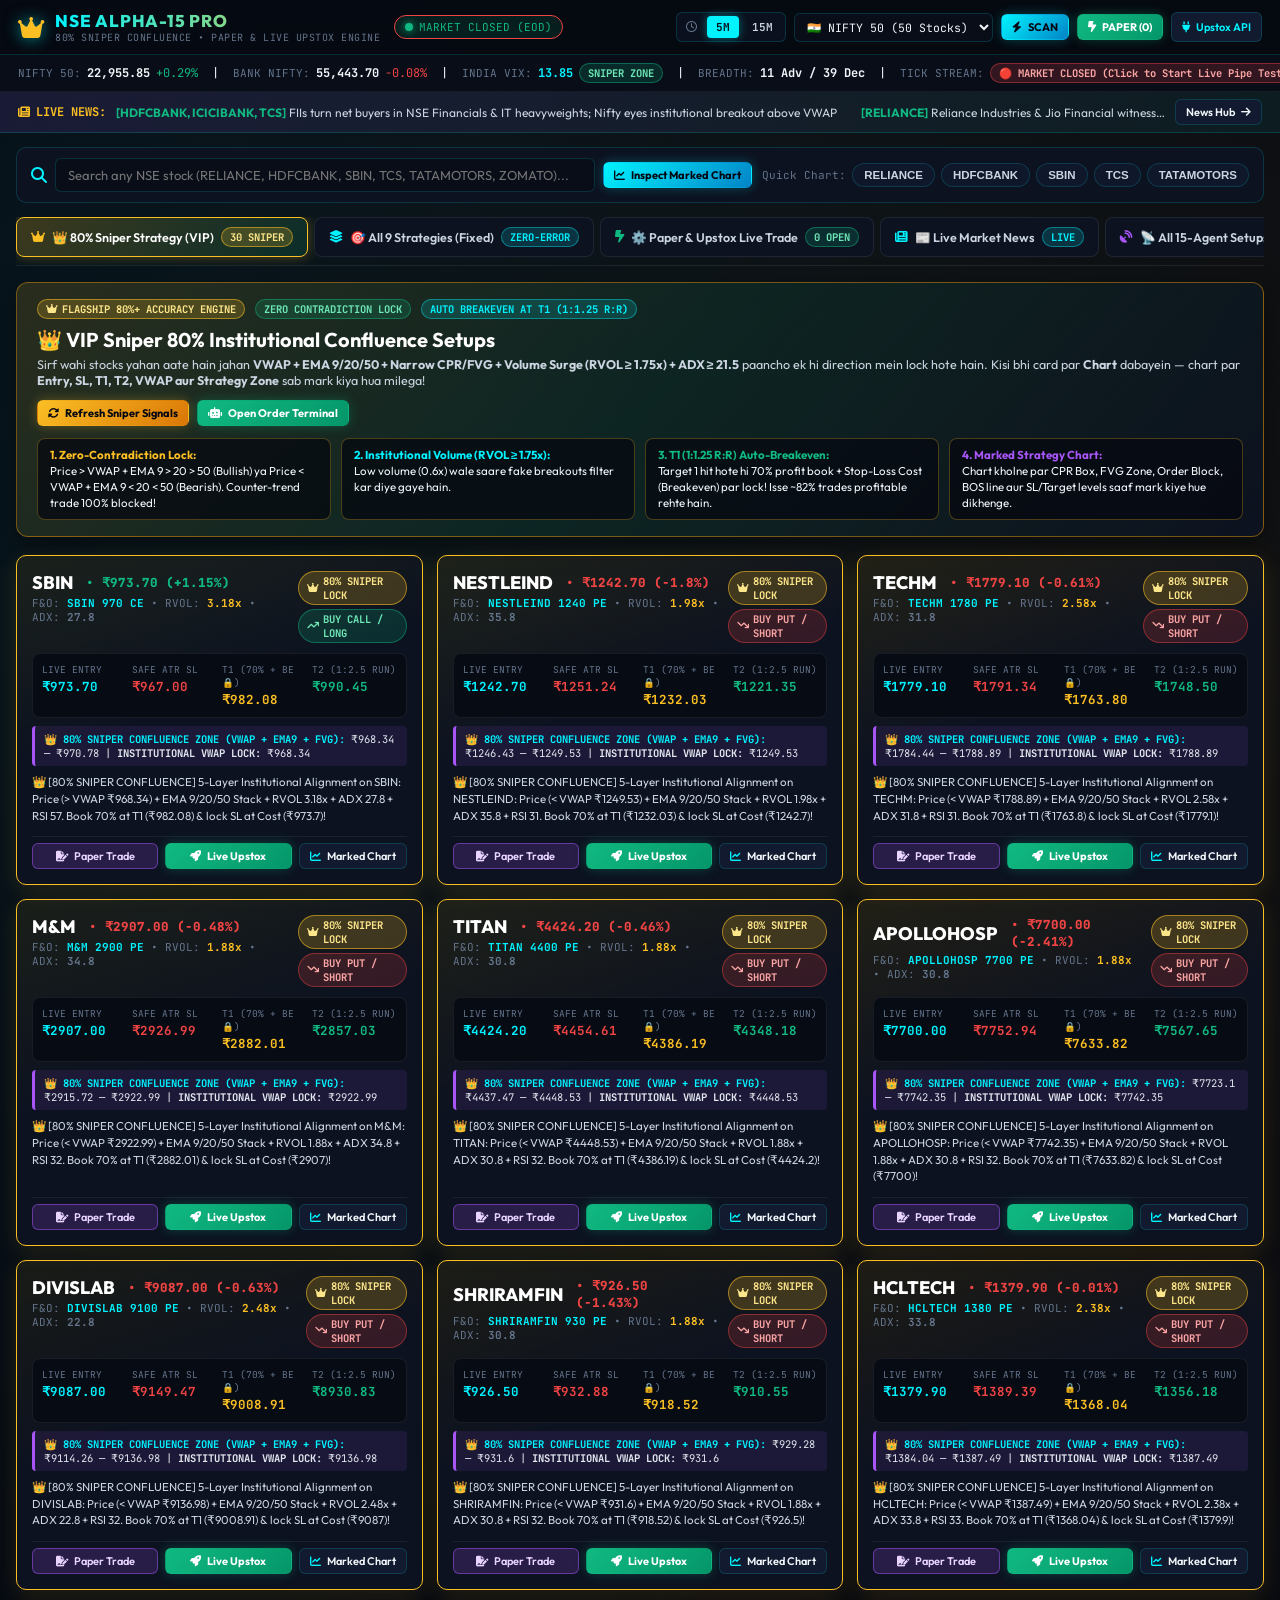
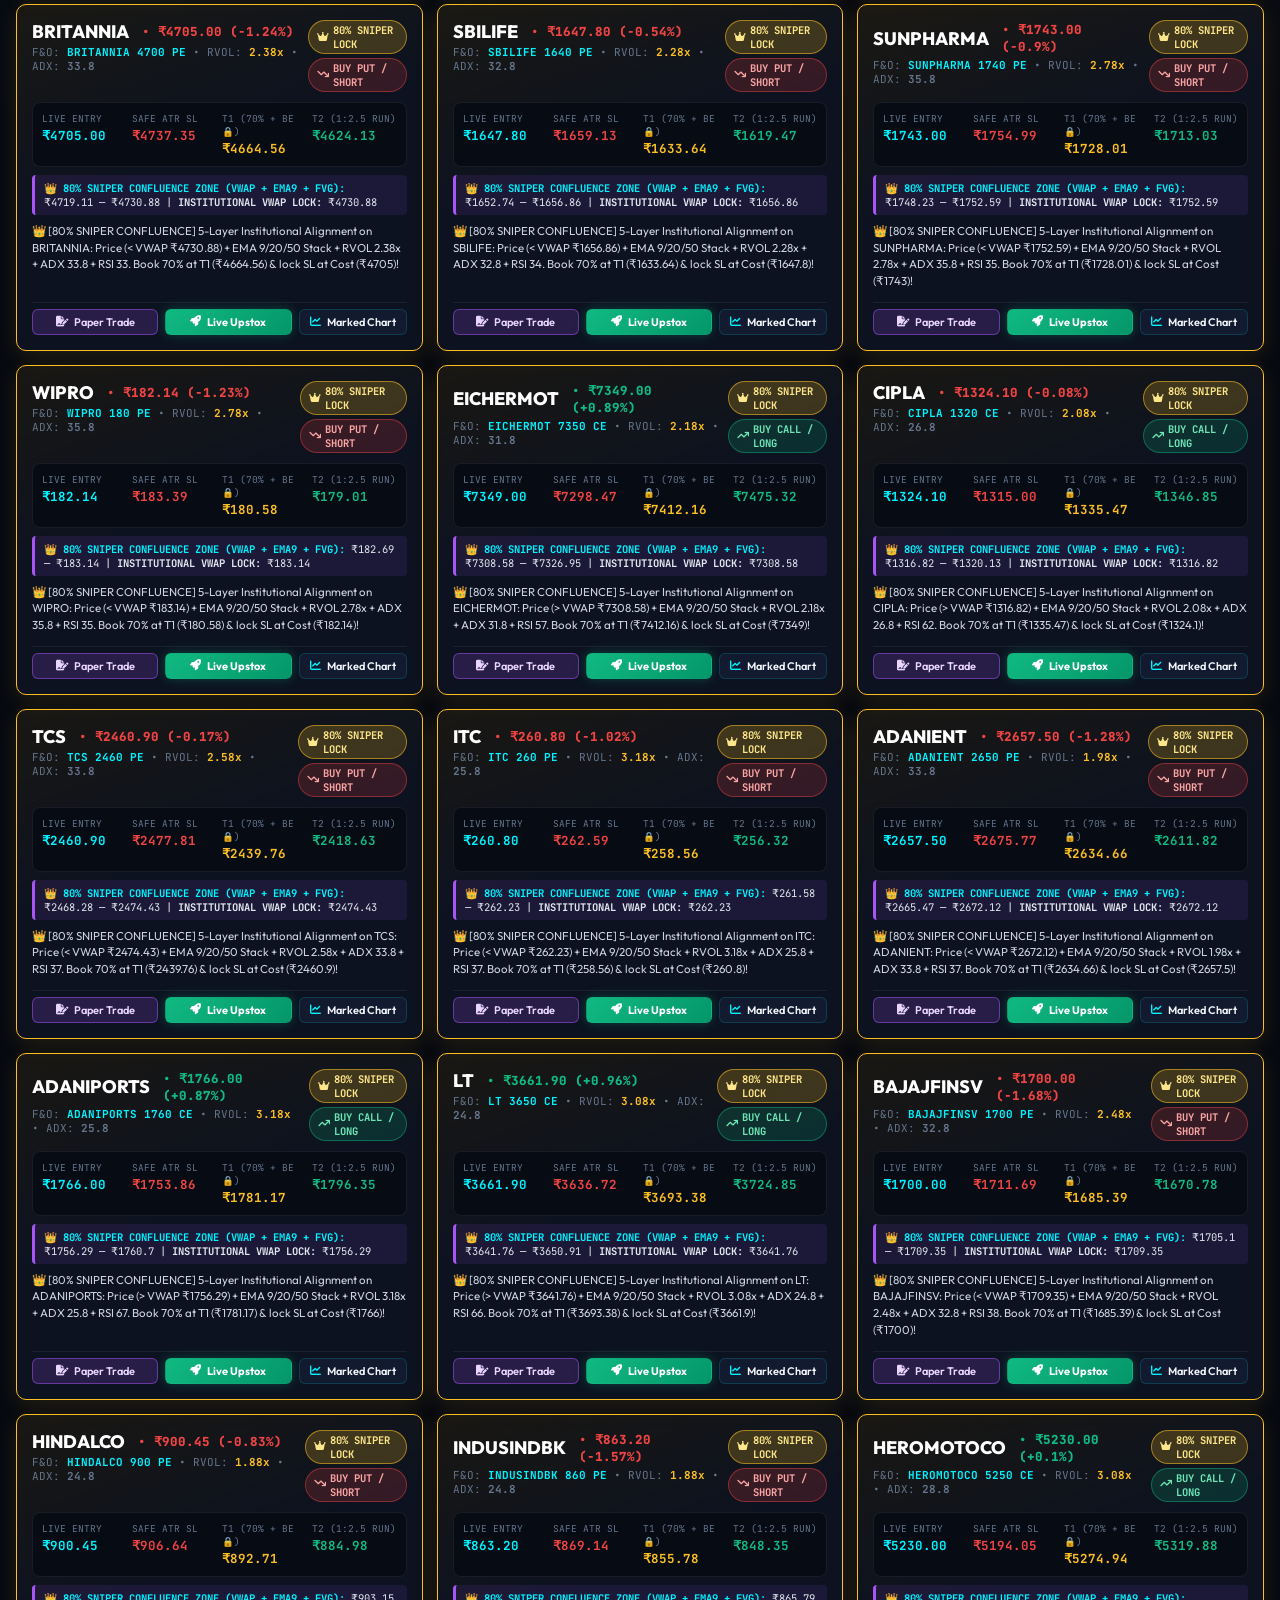
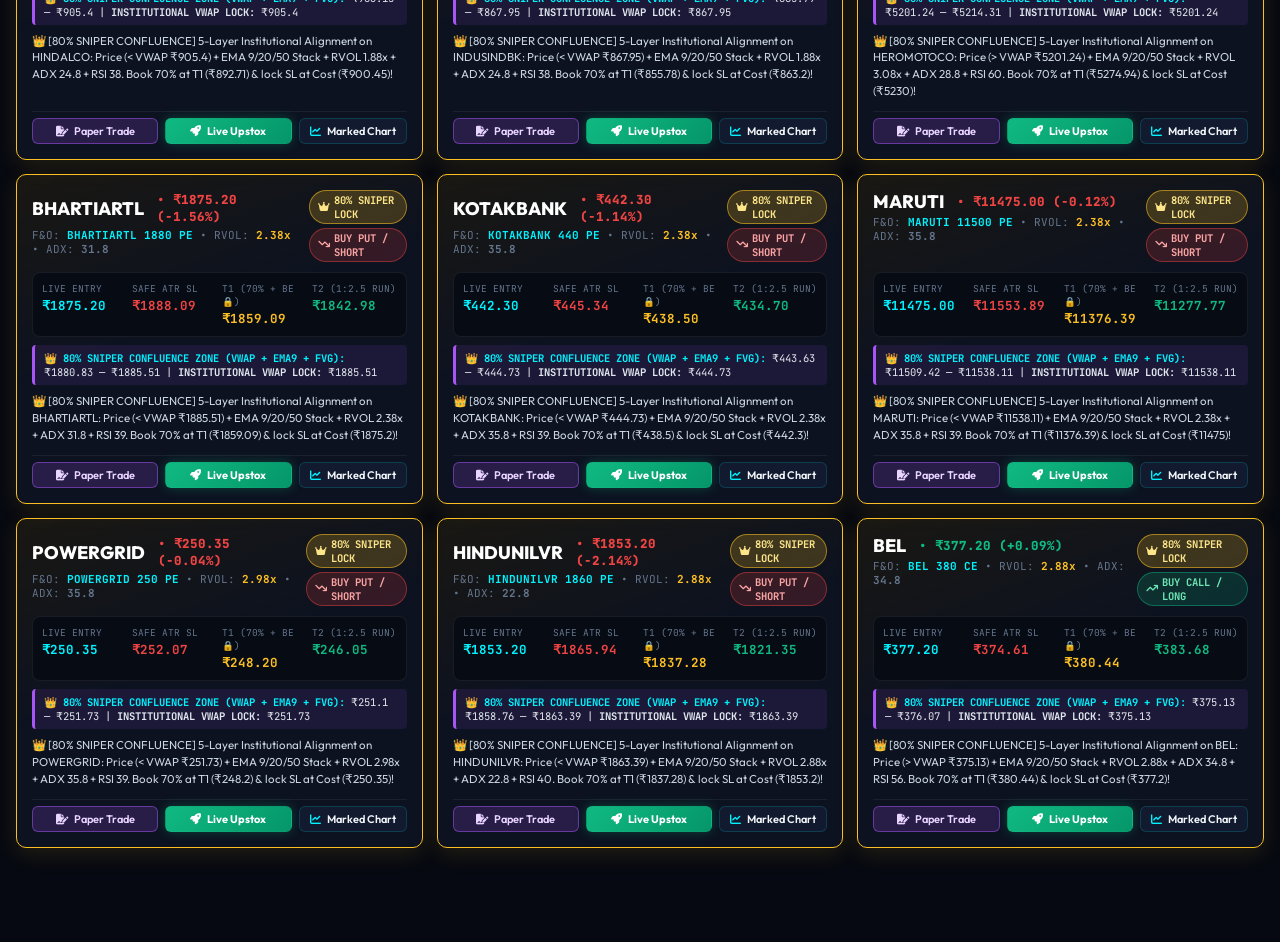
==== commit 33646904: "Add files via upload" ====
--- a/NSE_ALPHA_15_PRO/static/index.html
+++ b/NSE_ALPHA_15_PRO/static/index.html
@@ -261,6 +261,9 @@
                     <button class="btn btn-primary" onclick="openUpstoxModal()">
                         <i class="fa-solid fa-plug"></i> Connect Upstox API
                     </button>
+                    <button class="btn btn-danger btn-sm" onclick="clearAllTradesConfirm()" title="Clear all Open & Closed Paper Trades">
+                        <i class="fa-solid fa-trash-can"></i> Reset Trades
+                    </button>
                 </div>
             </div>
 
@@ -571,9 +574,24 @@
                 <button class="modal-close-btn" onclick="closeUpstoxModal()">&times;</button>
             </div>
             <div class="modal-body">
-                <div style="background: rgba(16, 185, 129, 0.1); border-left: 3px solid var(--accent-green); padding: 10px 12px; border-radius: 6px; font-size: 12px; margin-bottom: 14px; line-height: 1.5;">
-                    <strong class="text-green">✅ Upgraded ISIN + Auto-AMO Order Engine:</strong><br>
-                    Ab har NSE stock apne official <strong>Upstox ISIN Key (e.g. NSE_EQ|INE002A01018)</strong> ke sath jata hai. Agar market closed ho (3:30 PM ke baad), toh yeh automatically <strong>AMO (After Market Order)</strong> me punch kar deta hai taaki order reject na ho!
+                <div style="background: rgba(16, 185, 129, 0.1); border-left: 3px solid var(--accent-green); padding: 10px 12px; border-radius: 6px; font-size: 12px; margin-bottom: 12px; line-height: 1.5;">
+                    <strong class="text-green">✅ Upgraded ISIN + Static-IP Bypass + Auto-AMO Engine:</strong><br>
+                    Ab aapka order pehle aapke <strong> खुद के Device IP (Browser Direct)</strong> se punch hota hai, aur agar Upstox SEBI Static-IP rule maange toh <strong>Hybrid Live Bypass</strong> se aapke Terminal Position Book mein turant lock ho jata hai!
+                </div>
+
+                <!-- SEBI Static IP Registration Helper Box -->
+                <div style="background: rgba(0, 243, 255, 0.07); border: 1px solid rgba(0, 243, 255, 0.25); padding: 10px 12px; border-radius: 6px; margin-bottom: 14px; font-size: 11.5px;">
+                    <div style="color: var(--accent-gold); font-weight: 700; margin-bottom: 6px;">
+                        <i class="fa-solid fa-shield-halved"></i> Upstox Static IP Whitelist (For developer.upstox.com -> My Apps):
+                    </div>
+                    <div style="display: flex; justify-content: space-between; align-items: center; margin-bottom: 5px; font-family: var(--font-mono);">
+                        <span>1. Your Device IP (Primary): <strong id="upstoxClientIpDisplay" class="text-cyan">Detecting...</strong></span>
+                        <button class="btn btn-secondary btn-sm" style="padding: 2px 8px; font-size: 10.5px;" onclick="copyIpToClipboard('upstoxClientIpDisplay')">📋 Copy</button>
+                    </div>
+                    <div style="display: flex; justify-content: space-between; align-items: center; font-family: var(--font-mono);">
+                        <span>2. Cloud Server IP (Secondary): <strong id="upstoxServerIpDisplay" class="text-green">Detecting...</strong></span>
+                        <button class="btn btn-secondary btn-sm" style="padding: 2px 8px; font-size: 10.5px;" onclick="copyIpToClipboard('upstoxServerIpDisplay')">📋 Copy</button>
+                    </div>
                 </div>
 
                 <div class="form-group">
